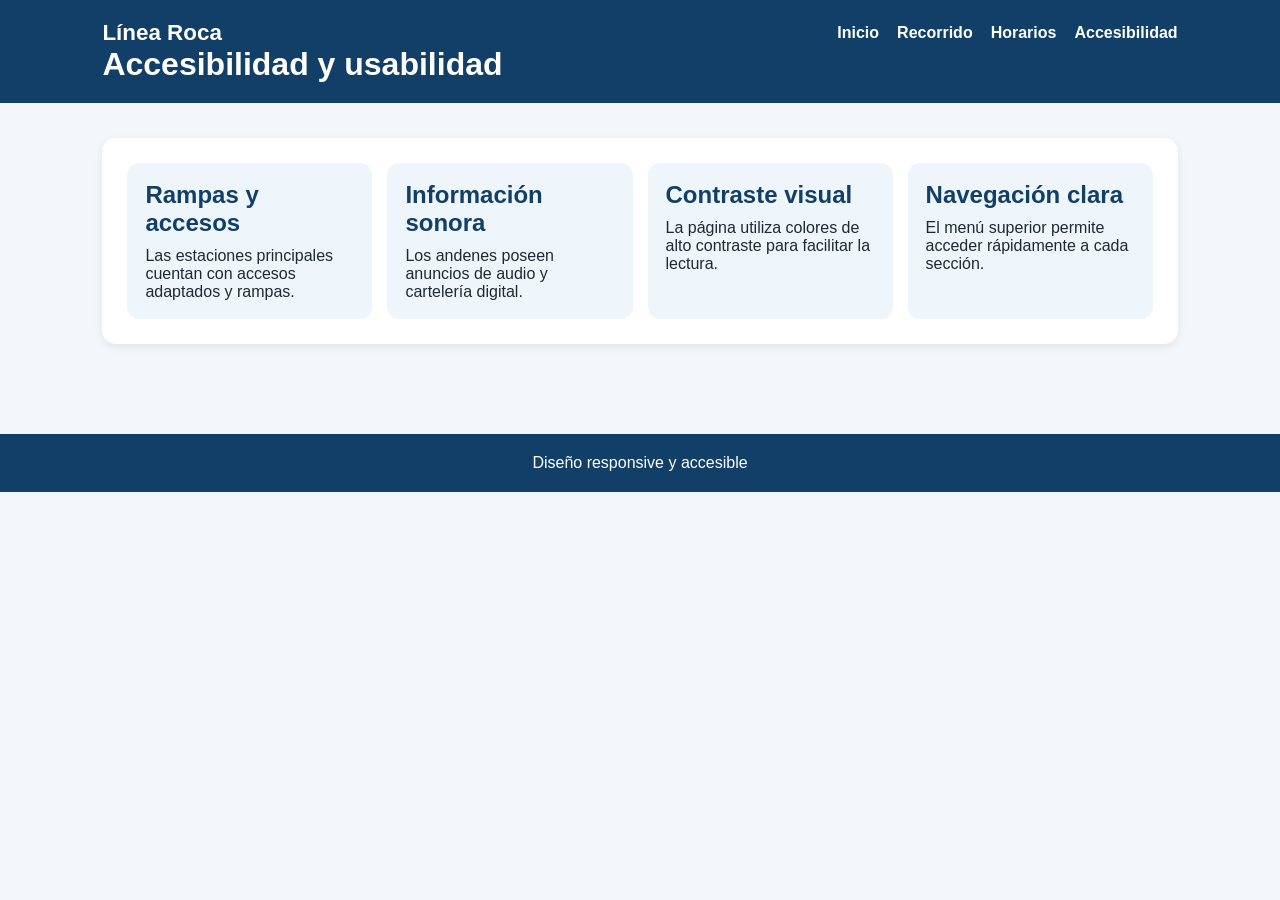
==== accesibilidad.html @ 36bea430 "Add files via upload" ====
<!DOCTYPE html>
<html lang="es">

<head>

    <meta charset="UTF-8">
    <meta name="viewport" content="width=device-width, initial-scale=1.0">

    <title>
        Línea Roca | Accesibilidad
    </title>

    <link rel="stylesheet" href="css/estilos.css">

</head>

<body>

    <header class="header-interno">

        <div class="topbar">

            <div class="logo">
                Línea Roca
            </div>

            <nav>

                <ul class="menu">

                    <li>
                        <a href="index.html">Inicio</a>
                    </li>

                    <li>
                        <a href="recorrido.html">Recorrido</a>
                    </li>

                    <li>
                        <a href="horarios.html">Horarios</a>
                    </li>

                    <li>
                        <a href="accesibilidad.html">Accesibilidad</a>
                    </li>

                </ul>

            </nav>

        </div>

        <h1>
            Accesibilidad y usabilidad
        </h1>

    </header>

    <main class="contenedor">

        <section class="tarjeta">

            <div class="grid-accesibilidad">

                <div class="item-acceso">

                    <h2>
                        Rampas y accesos
                    </h2>

                    <p>
                        Las estaciones principales cuentan
                        con accesos adaptados y rampas.
                    </p>

                </div>

                <div class="item-acceso">

                    <h2>
                        Información sonora
                    </h2>

                    <p>
                        Los andenes poseen anuncios
                        de audio y cartelería digital.
                    </p>

                </div>

                <div class="item-acceso">

                    <h2>
                        Contraste visual
                    </h2>

                    <p>
                        La página utiliza colores de alto contraste
                        para facilitar la lectura.
                    </p>

                </div>

                <div class="item-acceso">

                    <h2>
                        Navegación clara
                    </h2>

                    <p>
                        El menú superior permite acceder rápidamente
                        a cada sección.
                    </p>

                </div>

            </div>

        </section>

    </main>

    <footer class="footer">

        <p>
            Diseño responsive y accesible
        </p>

    </footer>

</body>

</html>
---- css/estilos.css ----
*{
    margin:0;
    padding:0;
    box-sizing:border-box;
}

body{
    font-family:Arial, Helvetica, sans-serif;
    background:#f4f7f9;
    color:#1f2933;
}

.header{
    background:#113f67;
    color:white;
    padding:20px 8% 40px;
}

.header-interno{
    background:#113f67;
    color:white;
    padding:20px 8%;
}

.topbar{
    display:flex;
    justify-content:space-between;
    align-items:center;
    flex-wrap:wrap;
    gap:15px;
}

.logo{
    font-size:1.4rem;
    font-weight:bold;
}

.menu{
    display:flex;
    list-style:none;
    gap:18px;
}

.menu a{
    color:white;
    text-decoration:none;
    font-weight:bold;
}

.menu a:hover{
    text-decoration:underline;
}

.hero{
    margin-top:35px;
    display:grid;
    grid-template-columns:1fr 1fr;
    gap:30px;
    align-items:center;
}

.hero-texto h1{
    font-size:2.5rem;
    margin:15px 0;
}

.hero-texto p{
    margin-bottom:20px;
}

.hero-imagen img{
    width:100%;
    border-radius:14px;
}

.etiqueta{
    background:#f6c90e;
    color:#1f2933;
    padding:6px 12px;
    border-radius:20px;
    font-weight:bold;
}

.buscador{
    background:white;
    padding:20px;
    border-radius:14px;
    display:grid;
    grid-template-columns:repeat(auto-fit,minmax(180px,1fr));
    gap:15px;
}

.campo{
    display:flex;
    flex-direction:column;
}

.campo label{
    margin-bottom:6px;
    color:#113f67;
    font-weight:bold;
}

select{
    padding:12px;
    border-radius:8px;
    border:1px solid #ccc;
}

button{
    background:#226597;
    color:white;
    border:none;
    padding:12px;
    border-radius:8px;
    font-weight:bold;
    cursor:pointer;
}

button:hover{
    background:#0c2d48;
}

.mensaje{
    margin-top:15px;
    font-weight:bold;
}

.tarjetas-home{
    padding:40px 8%;
    display:grid;
    grid-template-columns:repeat(auto-fit,minmax(280px,1fr));
    gap:20px;
}

.card-home{
    background:white;
    border-radius:14px;
    overflow:hidden;
    box-shadow:0 3px 10px rgba(0,0,0,0.1);
}

.card-home img{
    width:100%;
    height:220px;
    object-fit:cover;
}

.contenido-card{
    padding:20px;
}

.contenido-card h2{
    margin-bottom:10px;
    color:#113f67;
}

.contenido-card p{
    margin-bottom:15px;
}

.contenido-card a{
    text-decoration:none;
    background:#113f67;
    color:white;
    padding:10px 14px;
    border-radius:8px;
    display:inline-block;
}

.contenedor{
    padding:35px 8%;
}

.tarjeta{
    background:white;
    padding:25px;
    border-radius:14px;
    margin-bottom:25px;
    box-shadow:0 3px 10px rgba(0,0,0,0.08);
}

.linea{
    display:grid;
    grid-template-columns:repeat(auto-fit,minmax(140px,1fr));
    gap:12px;
    margin-top:20px;
}

.estacion{
    background:#eef6fb;
    padding:14px;
    border-radius:10px;
    text-align:center;
    font-weight:bold;
}

.principal{
    background:#fff3c4;
}

.imagen-grande{
    width:100%;
    border-radius:14px;
}

table{
    width:100%;
    border-collapse:collapse;
    margin-top:20px;
}

th,td{
    border:1px solid #d9e2ec;
    padding:12px;
    text-align:left;
}

th{
    background:#113f67;
    color:white;
}

.grid-accesibilidad{
    display:grid;
    grid-template-columns:repeat(auto-fit,minmax(240px,1fr));
    gap:15px;
}

.item-acceso{
    background:#eef6fb;
    padding:18px;
    border-radius:12px;
}

.item-acceso h2{
    margin-bottom:10px;
    color:#113f67;
}

.footer{
    background:#113f67;
    color:white;
    text-align:center;
    padding:20px;
    margin-top:30px;
}

@media(max-width:800px){

    .hero{
        grid-template-columns:1fr;
    }

    .menu{
        flex-direction:column;
    }

}
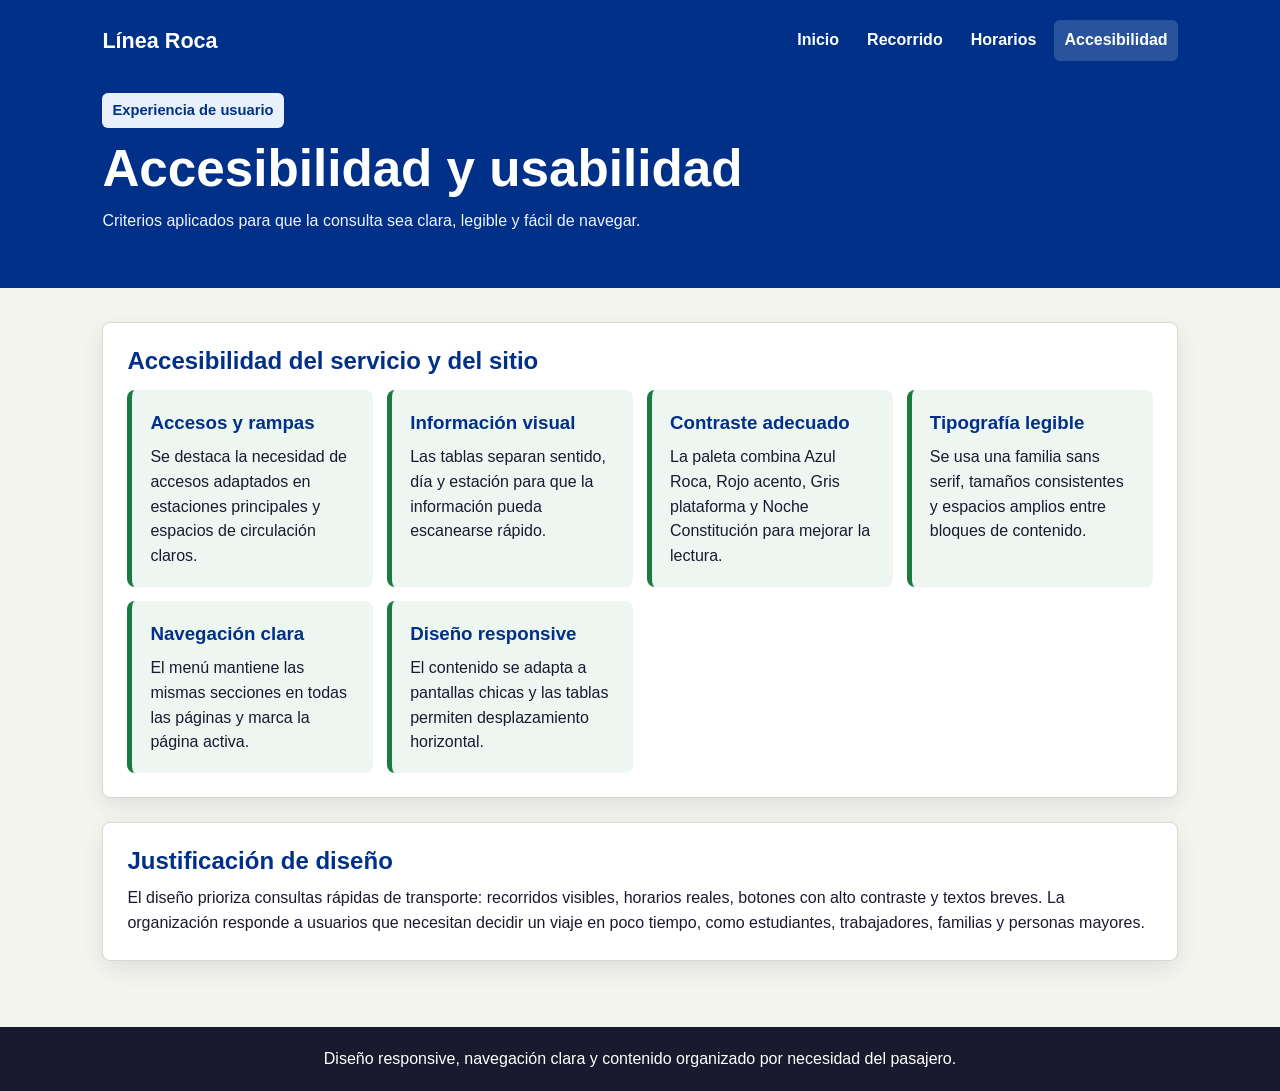
==== commit 2f7373e6: "Add files via upload" ====
--- a/accesibilidad.html
+++ b/accesibilidad.html
@@ -1,133 +1,84 @@
-<!DOCTYPE html>
-<html lang="es">
-
-<head>
-
-    <meta charset="UTF-8">
-    <meta name="viewport" content="width=device-width, initial-scale=1.0">
-
-    <title>
-        Línea Roca | Accesibilidad
-    </title>
-
-    <link rel="stylesheet" href="css/estilos.css">
-
-</head>
-
-<body>
-
-    <header class="header-interno">
-
-        <div class="topbar">
-
-            <div class="logo">
-                Línea Roca
-            </div>
-
-            <nav>
-
-                <ul class="menu">
-
-                    <li>
-                        <a href="index.html">Inicio</a>
-                    </li>
-
-                    <li>
-                        <a href="recorrido.html">Recorrido</a>
-                    </li>
-
-                    <li>
-                        <a href="horarios.html">Horarios</a>
-                    </li>
-
-                    <li>
-                        <a href="accesibilidad.html">Accesibilidad</a>
-                    </li>
-
-                </ul>
-
-            </nav>
-
-        </div>
-
-        <h1>
-            Accesibilidad y usabilidad
-        </h1>
-
-    </header>
-
-    <main class="contenedor">
-
-        <section class="tarjeta">
-
-            <div class="grid-accesibilidad">
-
-                <div class="item-acceso">
-
-                    <h2>
-                        Rampas y accesos
-                    </h2>
-
-                    <p>
-                        Las estaciones principales cuentan
-                        con accesos adaptados y rampas.
-                    </p>
-
-                </div>
-
-                <div class="item-acceso">
-
-                    <h2>
-                        Información sonora
-                    </h2>
-
-                    <p>
-                        Los andenes poseen anuncios
-                        de audio y cartelería digital.
-                    </p>
-
-                </div>
-
-                <div class="item-acceso">
-
-                    <h2>
-                        Contraste visual
-                    </h2>
-
-                    <p>
-                        La página utiliza colores de alto contraste
-                        para facilitar la lectura.
-                    </p>
-
-                </div>
-
-                <div class="item-acceso">
-
-                    <h2>
-                        Navegación clara
-                    </h2>
-
-                    <p>
-                        El menú superior permite acceder rápidamente
-                        a cada sección.
-                    </p>
-
-                </div>
-
-            </div>
-
-        </section>
-
-    </main>
-
-    <footer class="footer">
-
-        <p>
-            Diseño responsive y accesible
-        </p>
-
-    </footer>
-
-</body>
-
-</html>+<!DOCTYPE html>
+<html lang="es">
+
+<head>
+    <meta charset="UTF-8">
+    <meta name="viewport" content="width=device-width, initial-scale=1.0">
+    <title>Línea Roca | Accesibilidad</title>
+    <link rel="stylesheet" href="css/estilos.css">
+</head>
+
+<body>
+    <header class="header-interno">
+        <div class="topbar">
+            <a class="logo" href="index.html">Línea Roca</a>
+
+            <nav aria-label="Navegación principal">
+                <ul class="menu">
+                    <li><a href="index.html">Inicio</a></li>
+                    <li><a href="recorrido.html">Recorrido</a></li>
+                    <li><a href="horarios.html">Horarios</a></li>
+                    <li><a aria-current="page" href="accesibilidad.html">Accesibilidad</a></li>
+                </ul>
+            </nav>
+        </div>
+
+        <div class="titulo-pagina">
+            <span class="etiqueta">Experiencia de usuario</span>
+            <h1>Accesibilidad y usabilidad</h1>
+            <p>Criterios aplicados para que la consulta sea clara, legible y fácil de navegar.</p>
+        </div>
+    </header>
+
+    <main class="contenedor">
+        <section class="tarjeta">
+            <h2>Accesibilidad del servicio y del sitio</h2>
+            <div class="grid-accesibilidad">
+                <article class="item-acceso">
+                    <h3>Accesos y rampas</h3>
+                    <p>Se destaca la necesidad de accesos adaptados en estaciones principales y espacios de circulación claros.</p>
+                </article>
+
+                <article class="item-acceso">
+                    <h3>Información visual</h3>
+                    <p>Las tablas separan sentido, día y estación para que la información pueda escanearse rápido.</p>
+                </article>
+
+                <article class="item-acceso">
+                    <h3>Contraste adecuado</h3>
+                    <p>La paleta combina Azul Roca, Rojo acento, Gris plataforma y Noche Constitución para mejorar la lectura.</p>
+                </article>
+
+                <article class="item-acceso">
+                    <h3>Tipografía legible</h3>
+                    <p>Se usa una familia sans serif, tamaños consistentes y espacios amplios entre bloques de contenido.</p>
+                </article>
+
+                <article class="item-acceso">
+                    <h3>Navegación clara</h3>
+                    <p>El menú mantiene las mismas secciones en todas las páginas y marca la página activa.</p>
+                </article>
+
+                <article class="item-acceso">
+                    <h3>Diseño responsive</h3>
+                    <p>El contenido se adapta a pantallas chicas y las tablas permiten desplazamiento horizontal.</p>
+                </article>
+            </div>
+        </section>
+
+        <section class="tarjeta">
+            <h2>Justificación de diseño</h2>
+            <p>
+                El diseño prioriza consultas rápidas de transporte: recorridos visibles, horarios reales,
+                botones con alto contraste y textos breves. La organización responde a usuarios que necesitan
+                decidir un viaje en poco tiempo, como estudiantes, trabajadores, familias y personas mayores.
+            </p>
+        </section>
+    </main>
+
+    <footer class="footer">
+        <p>Diseño responsive, navegación clara y contenido organizado por necesidad del pasajero.</p>
+    </footer>
+</body>
+
+</html>
--- a/css/estilos.css
+++ b/css/estilos.css
@@ -1,259 +1,491 @@
-*{
-    margin:0;
-    padding:0;
-    box-sizing:border-box;
-}
-
-body{
-    font-family:Arial, Helvetica, sans-serif;
-    background:#f4f7f9;
-    color:#1f2933;
-}
-
-.header{
-    background:#113f67;
-    color:white;
-    padding:20px 8% 40px;
-}
-
-.header-interno{
-    background:#113f67;
-    color:white;
-    padding:20px 8%;
-}
-
-.topbar{
-    display:flex;
-    justify-content:space-between;
-    align-items:center;
-    flex-wrap:wrap;
-    gap:15px;
-}
-
-.logo{
-    font-size:1.4rem;
-    font-weight:bold;
-}
-
-.menu{
-    display:flex;
-    list-style:none;
-    gap:18px;
-}
-
-.menu a{
-    color:white;
-    text-decoration:none;
-    font-weight:bold;
-}
-
-.menu a:hover{
-    text-decoration:underline;
-}
-
-.hero{
-    margin-top:35px;
-    display:grid;
-    grid-template-columns:1fr 1fr;
-    gap:30px;
-    align-items:center;
-}
-
-.hero-texto h1{
-    font-size:2.5rem;
-    margin:15px 0;
-}
-
-.hero-texto p{
-    margin-bottom:20px;
-}
-
-.hero-imagen img{
-    width:100%;
-    border-radius:14px;
-}
-
-.etiqueta{
-    background:#f6c90e;
-    color:#1f2933;
-    padding:6px 12px;
-    border-radius:20px;
-    font-weight:bold;
-}
-
-.buscador{
-    background:white;
-    padding:20px;
-    border-radius:14px;
-    display:grid;
-    grid-template-columns:repeat(auto-fit,minmax(180px,1fr));
-    gap:15px;
-}
-
-.campo{
-    display:flex;
-    flex-direction:column;
-}
-
-.campo label{
-    margin-bottom:6px;
-    color:#113f67;
-    font-weight:bold;
-}
-
-select{
-    padding:12px;
-    border-radius:8px;
-    border:1px solid #ccc;
-}
-
-button{
-    background:#226597;
-    color:white;
-    border:none;
-    padding:12px;
-    border-radius:8px;
-    font-weight:bold;
-    cursor:pointer;
-}
-
-button:hover{
-    background:#0c2d48;
-}
-
-.mensaje{
-    margin-top:15px;
-    font-weight:bold;
-}
-
-.tarjetas-home{
-    padding:40px 8%;
-    display:grid;
-    grid-template-columns:repeat(auto-fit,minmax(280px,1fr));
-    gap:20px;
-}
-
-.card-home{
-    background:white;
-    border-radius:14px;
-    overflow:hidden;
-    box-shadow:0 3px 10px rgba(0,0,0,0.1);
-}
-
-.card-home img{
-    width:100%;
-    height:220px;
-    object-fit:cover;
-}
-
-.contenido-card{
-    padding:20px;
-}
-
-.contenido-card h2{
-    margin-bottom:10px;
-    color:#113f67;
-}
-
-.contenido-card p{
-    margin-bottom:15px;
-}
-
-.contenido-card a{
-    text-decoration:none;
-    background:#113f67;
-    color:white;
-    padding:10px 14px;
-    border-radius:8px;
-    display:inline-block;
-}
-
-.contenedor{
-    padding:35px 8%;
-}
-
-.tarjeta{
-    background:white;
-    padding:25px;
-    border-radius:14px;
-    margin-bottom:25px;
-    box-shadow:0 3px 10px rgba(0,0,0,0.08);
-}
-
-.linea{
-    display:grid;
-    grid-template-columns:repeat(auto-fit,minmax(140px,1fr));
-    gap:12px;
-    margin-top:20px;
-}
-
-.estacion{
-    background:#eef6fb;
-    padding:14px;
-    border-radius:10px;
-    text-align:center;
-    font-weight:bold;
-}
-
-.principal{
-    background:#fff3c4;
-}
-
-.imagen-grande{
-    width:100%;
-    border-radius:14px;
-}
-
-table{
-    width:100%;
-    border-collapse:collapse;
-    margin-top:20px;
-}
-
-th,td{
-    border:1px solid #d9e2ec;
-    padding:12px;
-    text-align:left;
-}
-
-th{
-    background:#113f67;
-    color:white;
-}
-
-.grid-accesibilidad{
-    display:grid;
-    grid-template-columns:repeat(auto-fit,minmax(240px,1fr));
-    gap:15px;
-}
-
-.item-acceso{
-    background:#eef6fb;
-    padding:18px;
-    border-radius:12px;
-}
-
-.item-acceso h2{
-    margin-bottom:10px;
-    color:#113f67;
-}
-
-.footer{
-    background:#113f67;
-    color:white;
-    text-align:center;
-    padding:20px;
-    margin-top:30px;
-}
-
-@media(max-width:800px){
-
-    .hero{
-        grid-template-columns:1fr;
-    }
-
-    .menu{
-        flex-direction:column;
-    }
-
-}+:root{
+    --azul:#003087;
+    --azul-oscuro:#1a1a2e;
+    --celeste:#e8f0fb;
+    --verde:#1b7a3e;
+    --rojo:#c8102e;
+    --fondo:#f5f5f0;
+    --texto:#1a1a2e;
+    --muted:#4e5564;
+    --borde:#d9d9d1;
+    --blanco:#ffffff;
+    --sombra:0 8px 22px rgba(15,35,52,0.10);
+}
+
+*{
+    margin:0;
+    padding:0;
+    box-sizing:border-box;
+}
+
+body{
+    font-family:Arial, Helvetica, sans-serif;
+    background:var(--fondo);
+    color:var(--texto);
+    line-height:1.55;
+}
+
+a{
+    color:inherit;
+}
+
+.site-header,
+.header-interno{
+    background:var(--azul);
+    color:var(--blanco);
+    padding:20px 8% 42px;
+}
+
+.header-interno{
+    padding-bottom:34px;
+}
+
+.topbar{
+    display:flex;
+    justify-content:space-between;
+    align-items:center;
+    gap:18px;
+    flex-wrap:wrap;
+}
+
+.logo{
+    font-size:1.35rem;
+    font-weight:700;
+    text-decoration:none;
+}
+
+.menu{
+    display:flex;
+    align-items:center;
+    list-style:none;
+    gap:8px;
+    flex-wrap:wrap;
+}
+
+.menu a{
+    display:inline-block;
+    color:var(--blanco);
+    text-decoration:none;
+    font-weight:700;
+    padding:8px 10px;
+    border-radius:6px;
+}
+
+.menu a:hover,
+.menu a[aria-current="page"]{
+    background:rgba(232,240,251,0.18);
+}
+
+.hero{
+    margin-top:34px;
+    display:grid;
+    grid-template-columns:minmax(0,1.05fr) minmax(300px,0.95fr);
+    gap:30px;
+    align-items:center;
+}
+
+.hero-texto h1,
+.titulo-pagina h1{
+    font-size:clamp(2rem,4vw,3.3rem);
+    line-height:1.05;
+    margin:14px 0;
+    max-width:760px;
+}
+
+.hero-texto p,
+.titulo-pagina p{
+    max-width:760px;
+    color:#eef4ff;
+    margin-bottom:20px;
+}
+
+.hero-imagen img,
+.imagen-grande{
+    width:100%;
+    display:block;
+    border-radius:8px;
+    object-fit:cover;
+}
+
+.hero-imagen img{
+    aspect-ratio:4/3;
+    box-shadow:var(--sombra);
+}
+
+.etiqueta{
+    display:inline-block;
+    background:var(--celeste);
+    color:var(--azul);
+    padding:6px 10px;
+    border-radius:6px;
+    font-weight:700;
+    font-size:0.92rem;
+}
+
+.buscador{
+    background:var(--fondo);
+    color:var(--texto);
+    padding:18px;
+    border-radius:8px;
+    display:grid;
+    grid-template-columns:repeat(4,minmax(150px,1fr));
+    gap:14px;
+    box-shadow:var(--sombra);
+}
+
+.campo{
+    display:flex;
+    flex-direction:column;
+    gap:6px;
+}
+
+.campo label{
+    color:var(--azul);
+    font-weight:700;
+}
+
+select,
+button{
+    width:100%;
+    min-height:44px;
+    padding:10px 12px;
+    border-radius:6px;
+    font:inherit;
+}
+
+select{
+    border:1px solid var(--borde);
+    background:var(--blanco);
+    color:var(--texto);
+}
+
+button,
+.contenido-card a,
+.boton-secundario{
+    background:var(--azul);
+    color:var(--blanco);
+    border:0;
+    text-decoration:none;
+    font-weight:700;
+    cursor:pointer;
+}
+
+button:hover,
+.contenido-card a:hover,
+.boton-secundario:hover{
+    background:var(--rojo);
+}
+
+.mensaje{
+    min-height:26px;
+    margin-top:14px;
+    font-weight:700;
+    color:var(--blanco);
+}
+
+.mensaje-link{
+    display:inline-block;
+    margin-left:12px;
+    padding:7px 10px;
+    border-radius:6px;
+    background:var(--fondo);
+    color:var(--azul);
+    text-decoration:none;
+}
+
+.mensaje-link:hover{
+    background:var(--celeste);
+}
+
+.resumen-servicio,
+.tarjetas-home,
+.contenedor{
+    padding-left:8%;
+    padding-right:8%;
+}
+
+.resumen-servicio{
+    display:grid;
+    grid-template-columns:repeat(3,1fr);
+    gap:16px;
+    padding-top:28px;
+}
+
+.resumen-servicio article,
+.card-home,
+.tarjeta{
+    background:var(--blanco);
+    border:1px solid var(--borde);
+    border-radius:8px;
+    box-shadow:var(--sombra);
+}
+
+.resumen-servicio article{
+    padding:18px;
+}
+
+.dato{
+    display:block;
+    color:var(--azul);
+    font-size:1.65rem;
+    font-weight:800;
+}
+
+.tarjetas-home{
+    padding-top:28px;
+    padding-bottom:42px;
+    display:grid;
+    grid-template-columns:repeat(3,minmax(0,1fr));
+    gap:18px;
+}
+
+.card-home{
+    overflow:hidden;
+}
+
+.card-home img{
+    width:100%;
+    height:220px;
+    object-fit:cover;
+    display:block;
+}
+
+.contenido-card{
+    padding:20px;
+}
+
+.contenido-card h2,
+.tarjeta h2{
+    color:var(--azul);
+    line-height:1.2;
+    margin-bottom:10px;
+}
+
+.contenido-card p{
+    margin-bottom:16px;
+    color:var(--muted);
+}
+
+.contenido-card a,
+.boton-secundario{
+    display:inline-block;
+    padding:10px 13px;
+    border-radius:6px;
+}
+
+.titulo-pagina{
+    margin-top:32px;
+}
+
+.contenedor{
+    padding-top:34px;
+    padding-bottom:42px;
+}
+
+.tarjeta{
+    padding:24px;
+    margin-bottom:24px;
+}
+
+.grid-dos-columnas{
+    display:grid;
+    grid-template-columns:repeat(2,minmax(0,1fr));
+    gap:20px;
+}
+
+.grid-dos-columnas .tarjeta{
+    margin-bottom:0;
+}
+
+.linea-recorrido{
+    list-style:none;
+    display:grid;
+    grid-template-columns:repeat(auto-fit,minmax(180px,1fr));
+    gap:12px;
+    margin-top:22px;
+    counter-reset:estacion;
+}
+
+.linea-recorrido li{
+    position:relative;
+    min-height:104px;
+    padding:16px 14px 14px 48px;
+    background:var(--celeste);
+    border-left:5px solid var(--verde);
+    border-radius:8px;
+    counter-increment:estacion;
+}
+
+.linea-recorrido li::before{
+    content:counter(estacion);
+    position:absolute;
+    left:14px;
+    top:16px;
+    width:24px;
+    height:24px;
+    display:grid;
+    place-items:center;
+    border-radius:50%;
+    background:var(--azul);
+    color:var(--blanco);
+    font-size:0.78rem;
+    font-weight:800;
+}
+
+.linea-recorrido span{
+    display:block;
+    color:var(--azul-oscuro);
+    font-weight:800;
+}
+
+.linea-recorrido small,
+.texto-ayuda{
+    color:var(--muted);
+}
+
+.lista-info{
+    padding-left:20px;
+}
+
+.lista-info li{
+    margin-bottom:10px;
+}
+
+.media-destacada{
+    display:grid;
+    grid-template-columns:minmax(260px,0.8fr) 1fr;
+    gap:22px;
+    align-items:center;
+}
+
+.grid-capturas{
+    display:grid;
+    grid-template-columns:repeat(2,minmax(0,1fr));
+    gap:16px;
+    margin-top:18px;
+}
+
+.captura-pdf{
+    border:1px solid var(--borde);
+    border-radius:8px;
+    overflow:hidden;
+    background:var(--fondo);
+}
+
+.captura-pdf img{
+    display:block;
+    width:100%;
+    max-height:520px;
+    object-fit:contain;
+    background:var(--fondo);
+}
+
+.captura-pdf figcaption{
+    padding:10px 12px;
+    color:var(--muted);
+    font-size:0.92rem;
+    border-top:1px solid var(--borde);
+}
+
+.tabla-scroll{
+    width:100%;
+    overflow-x:auto;
+}
+
+table{
+    width:100%;
+    min-width:620px;
+    border-collapse:collapse;
+    margin-top:16px;
+    background:var(--blanco);
+}
+
+th,
+td{
+    border:1px solid var(--borde);
+    padding:11px 12px;
+    text-align:left;
+    vertical-align:top;
+}
+
+th{
+    background:var(--azul);
+    color:var(--blanco);
+}
+
+.tabla-compacta{
+    min-width:420px;
+}
+
+.tabla-compacta th,
+.tabla-compacta td{
+    padding:8px 10px;
+}
+
+.grid-accesibilidad{
+    display:grid;
+    grid-template-columns:repeat(auto-fit,minmax(230px,1fr));
+    gap:14px;
+    margin-top:14px;
+}
+
+.item-acceso{
+    background:#eef6f1;
+    border-left:5px solid var(--verde);
+    padding:18px;
+    border-radius:8px;
+}
+
+.item-acceso h3{
+    margin-bottom:8px;
+    color:var(--azul);
+}
+
+.footer{
+    background:var(--azul-oscuro);
+    color:var(--blanco);
+    text-align:center;
+    padding:20px 8%;
+}
+
+@media(max-width:980px){
+    .hero,
+    .grid-dos-columnas,
+    .media-destacada,
+    .tarjetas-home,
+    .resumen-servicio,
+    .grid-capturas{
+        grid-template-columns:1fr;
+    }
+
+    .buscador{
+        grid-template-columns:repeat(2,minmax(0,1fr));
+    }
+}
+
+@media(max-width:620px){
+    .site-header,
+    .header-interno,
+    .resumen-servicio,
+    .tarjetas-home,
+    .contenedor{
+        padding-left:5%;
+        padding-right:5%;
+    }
+
+    .menu{
+        width:100%;
+    }
+
+    .menu a{
+        padding:8px;
+    }
+
+    .buscador{
+        grid-template-columns:1fr;
+    }
+
+    .tarjeta{
+        padding:18px;
+    }
+}
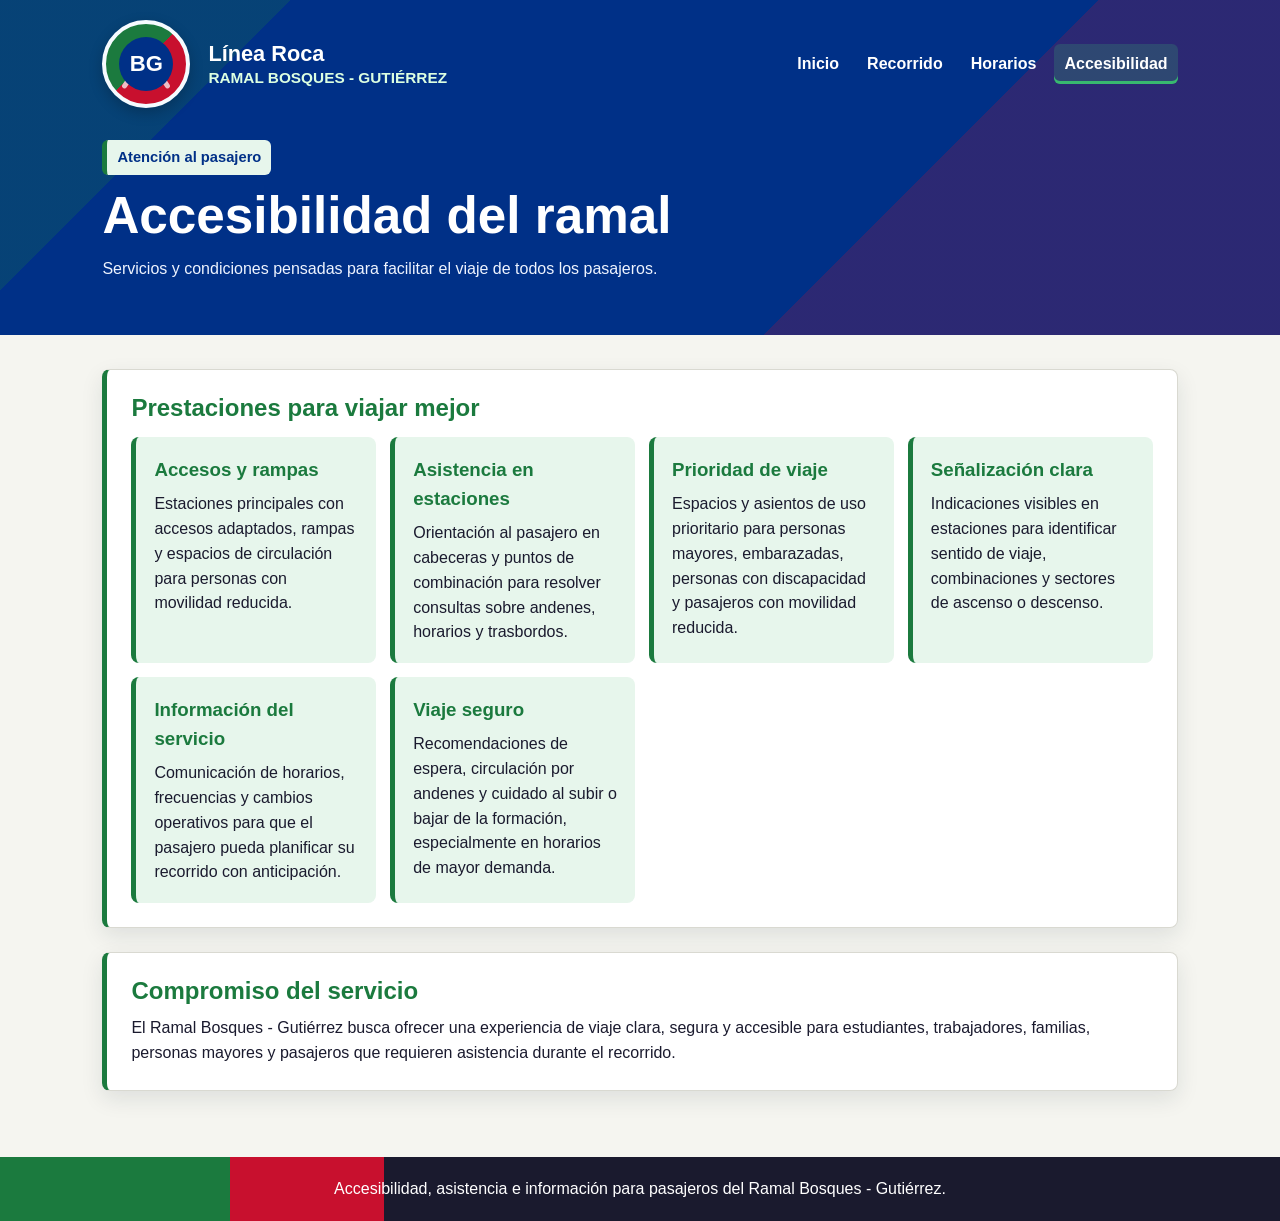
==== commit b93297cd: "Add files via upload" ====
--- a/accesibilidad.html
+++ b/accesibilidad.html
@@ -11,7 +11,13 @@
 <body>
     <header class="header-interno">
         <div class="topbar">
-            <a class="logo" href="index.html">Línea Roca</a>
+            <a class="logo ramal-logo" href="index.html" aria-label="Línea Roca, Ramal Bosques Gutiérrez">
+                <span class="ramal-icono" aria-hidden="true"><span>BG</span></span>
+                <span class="logo-texto">
+                    <strong>Línea Roca</strong>
+                    <small>Ramal Bosques - Gutiérrez</small>
+                </span>
+            </a>
 
             <nav aria-label="Navegación principal">
                 <ul class="menu">
@@ -24,60 +30,60 @@
         </div>
 
         <div class="titulo-pagina">
-            <span class="etiqueta">Experiencia de usuario</span>
-            <h1>Accesibilidad y usabilidad</h1>
-            <p>Criterios aplicados para que la consulta sea clara, legible y fácil de navegar.</p>
+            <span class="etiqueta">Atención al pasajero</span>
+            <h1>Accesibilidad del ramal</h1>
+            <p>Servicios y condiciones pensadas para facilitar el viaje de todos los pasajeros.</p>
         </div>
     </header>
 
     <main class="contenedor">
         <section class="tarjeta">
-            <h2>Accesibilidad del servicio y del sitio</h2>
+            <h2>Prestaciones para viajar mejor</h2>
             <div class="grid-accesibilidad">
                 <article class="item-acceso">
                     <h3>Accesos y rampas</h3>
-                    <p>Se destaca la necesidad de accesos adaptados en estaciones principales y espacios de circulación claros.</p>
+                    <p>Estaciones principales con accesos adaptados, rampas y espacios de circulación para personas con movilidad reducida.</p>
                 </article>
 
                 <article class="item-acceso">
-                    <h3>Información visual</h3>
-                    <p>Las tablas separan sentido, día y estación para que la información pueda escanearse rápido.</p>
+                    <h3>Asistencia en estaciones</h3>
+                    <p>Orientación al pasajero en cabeceras y puntos de combinación para resolver consultas sobre andenes, horarios y trasbordos.</p>
                 </article>
 
                 <article class="item-acceso">
-                    <h3>Contraste adecuado</h3>
-                    <p>La paleta combina Azul Roca, Rojo acento, Gris plataforma y Noche Constitución para mejorar la lectura.</p>
+                    <h3>Prioridad de viaje</h3>
+                    <p>Espacios y asientos de uso prioritario para personas mayores, embarazadas, personas con discapacidad y pasajeros con movilidad reducida.</p>
                 </article>
 
                 <article class="item-acceso">
-                    <h3>Tipografía legible</h3>
-                    <p>Se usa una familia sans serif, tamaños consistentes y espacios amplios entre bloques de contenido.</p>
+                    <h3>Señalización clara</h3>
+                    <p>Indicaciones visibles en estaciones para identificar sentido de viaje, combinaciones y sectores de ascenso o descenso.</p>
                 </article>
 
                 <article class="item-acceso">
-                    <h3>Navegación clara</h3>
-                    <p>El menú mantiene las mismas secciones en todas las páginas y marca la página activa.</p>
+                    <h3>Información del servicio</h3>
+                    <p>Comunicación de horarios, frecuencias y cambios operativos para que el pasajero pueda planificar su recorrido con anticipación.</p>
                 </article>
 
                 <article class="item-acceso">
-                    <h3>Diseño responsive</h3>
-                    <p>El contenido se adapta a pantallas chicas y las tablas permiten desplazamiento horizontal.</p>
+                    <h3>Viaje seguro</h3>
+                    <p>Recomendaciones de espera, circulación por andenes y cuidado al subir o bajar de la formación, especialmente en horarios de mayor demanda.</p>
                 </article>
             </div>
         </section>
 
         <section class="tarjeta">
-            <h2>Justificación de diseño</h2>
+            <h2>Compromiso del servicio</h2>
             <p>
-                El diseño prioriza consultas rápidas de transporte: recorridos visibles, horarios reales,
-                botones con alto contraste y textos breves. La organización responde a usuarios que necesitan
-                decidir un viaje en poco tiempo, como estudiantes, trabajadores, familias y personas mayores.
+                El Ramal Bosques - Gutiérrez busca ofrecer una experiencia de viaje clara,
+                segura y accesible para estudiantes, trabajadores, familias, personas mayores
+                y pasajeros que requieren asistencia durante el recorrido.
             </p>
         </section>
     </main>
 
     <footer class="footer">
-        <p>Diseño responsive, navegación clara y contenido organizado por necesidad del pasajero.</p>
+        <p>Accesibilidad, asistencia e información para pasajeros del Ramal Bosques - Gutiérrez.</p>
     </footer>
 </body>
 
--- a/css/estilos.css
+++ b/css/estilos.css
@@ -3,7 +3,10 @@
     --azul-oscuro:#1a1a2e;
     --celeste:#e8f0fb;
     --verde:#1b7a3e;
+    --verde-claro:#e7f6ec;
+    --verde-brillante:#38b86f;
     --rojo:#c8102e;
+    --rojo-claro:#fde9ee;
     --fondo:#f5f5f0;
     --texto:#1a1a2e;
     --muted:#4e5564;
@@ -31,7 +34,9 @@
 
 .site-header,
 .header-interno{
-    background:var(--azul);
+    background:
+        linear-gradient(135deg,rgba(27,122,62,0.24) 0 18%,transparent 18% 68%,rgba(200,16,46,0.22) 68% 100%),
+        var(--azul);
     color:var(--blanco);
     padding:20px 8% 42px;
 }
@@ -54,6 +59,88 @@
     text-decoration:none;
 }
 
+.ramal-logo{
+    display:flex;
+    align-items:center;
+    gap:18px;
+    max-width:430px;
+}
+
+.logo-texto{
+    display:flex;
+    flex-direction:column;
+    line-height:1.1;
+}
+
+.logo-texto strong{
+    font-size:1.36rem;
+}
+
+.logo-texto small{
+    margin-top:4px;
+    color:#dcffe1;
+    font-size:0.96rem;
+    font-weight:800;
+    text-transform:uppercase;
+}
+
+.ramal-icono{
+    position:relative;
+    display:grid;
+    place-items:center;
+    flex:0 0 88px;
+    width:88px;
+    height:88px;
+    border:4px solid #f6fbff;
+    border-radius:50%;
+    background:linear-gradient(135deg,var(--verde) 0 48%,var(--rojo) 48% 100%);
+    box-shadow:0 5px 14px rgba(0,0,0,0.22);
+    overflow:hidden;
+    transition:transform 0.18s ease, box-shadow 0.18s ease;
+}
+
+.ramal-icono::before,
+.ramal-icono::after{
+    content:"";
+    position:absolute;
+    top:14%;
+    width:5px;
+    height:72%;
+    background:rgba(255,255,255,0.72);
+    border-radius:999px;
+    z-index:1;
+}
+
+.ramal-icono::before{
+    left:31px;
+    transform:rotate(34deg);
+}
+
+.ramal-icono::after{
+    right:31px;
+    transform:rotate(-34deg);
+}
+
+.ramal-icono span{
+    position:relative;
+    z-index:2;
+    display:grid;
+    place-items:center;
+    width:54px;
+    height:54px;
+    border-radius:50%;
+    background:var(--azul);
+    color:var(--blanco);
+    font-size:1.38rem;
+    font-weight:900;
+    letter-spacing:0;
+}
+
+.ramal-logo:hover .ramal-icono{
+    transform:translateY(-1px);
+    box-shadow:0 8px 18px rgba(0,0,0,0.28);
+}
+
 .menu{
     display:flex;
     align-items:center;
@@ -73,7 +160,8 @@
 
 .menu a:hover,
 .menu a[aria-current="page"]{
-    background:rgba(232,240,251,0.18);
+    background:rgba(56,184,111,0.22);
+    box-shadow:inset 0 -3px 0 var(--verde-brillante);
 }
 
 .hero{
@@ -114,8 +202,9 @@
 
 .etiqueta{
     display:inline-block;
-    background:var(--celeste);
+    background:var(--verde-claro);
     color:var(--azul);
+    border-left:5px solid var(--verde);
     padding:6px 10px;
     border-radius:6px;
     font-weight:700;
@@ -140,7 +229,7 @@
 }
 
 .campo label{
-    color:var(--azul);
+    color:var(--verde);
     font-weight:700;
 }
 
@@ -162,7 +251,7 @@
 button,
 .contenido-card a,
 .boton-secundario{
-    background:var(--azul);
+    background:var(--verde);
     color:var(--blanco);
     border:0;
     text-decoration:none;
@@ -188,8 +277,8 @@
     margin-left:12px;
     padding:7px 10px;
     border-radius:6px;
-    background:var(--fondo);
-    color:var(--azul);
+    background:var(--rojo-claro);
+    color:var(--rojo);
     text-decoration:none;
 }
 
@@ -222,11 +311,12 @@
 
 .resumen-servicio article{
     padding:18px;
+    border-top:5px solid var(--verde);
 }
 
 .dato{
     display:block;
-    color:var(--azul);
+    color:var(--verde);
     font-size:1.65rem;
     font-weight:800;
 }
@@ -241,6 +331,15 @@
 
 .card-home{
     overflow:hidden;
+    border-top:5px solid var(--verde);
+}
+
+.card-home:nth-child(2){
+    border-top:5px solid var(--rojo);
+}
+
+.card-home:nth-child(3){
+    border-top:5px solid var(--verde);
 }
 
 .card-home img{
@@ -256,7 +355,7 @@
 
 .contenido-card h2,
 .tarjeta h2{
-    color:var(--azul);
+    color:var(--verde);
     line-height:1.2;
     margin-bottom:10px;
 }
@@ -285,6 +384,11 @@
 .tarjeta{
     padding:24px;
     margin-bottom:24px;
+    border-left:5px solid var(--verde);
+}
+
+.grid-dos-columnas .tarjeta:nth-child(even){
+    border-left-color:var(--rojo);
 }
 
 .grid-dos-columnas{
@@ -310,7 +414,7 @@
     position:relative;
     min-height:104px;
     padding:16px 14px 14px 48px;
-    background:var(--celeste);
+    background:var(--verde-claro);
     border-left:5px solid var(--verde);
     border-radius:8px;
     counter-increment:estacion;
@@ -326,7 +430,7 @@
     display:grid;
     place-items:center;
     border-radius:50%;
-    background:var(--azul);
+    background:var(--rojo);
     color:var(--blanco);
     font-size:0.78rem;
     font-weight:800;
@@ -384,7 +488,7 @@
     padding:10px 12px;
     color:var(--muted);
     font-size:0.92rem;
-    border-top:1px solid var(--borde);
+    border-top:3px solid var(--verde);
 }
 
 .tabla-scroll{
@@ -409,8 +513,12 @@
 }
 
 th{
-    background:var(--azul);
-    color:var(--blanco);
+    background:var(--verde);
+    color:var(--blanco);
+}
+
+tbody tr:nth-child(even){
+    background:var(--verde-claro);
 }
 
 .tabla-compacta{
@@ -430,7 +538,7 @@
 }
 
 .item-acceso{
-    background:#eef6f1;
+    background:var(--verde-claro);
     border-left:5px solid var(--verde);
     padding:18px;
     border-radius:8px;
@@ -438,11 +546,13 @@
 
 .item-acceso h3{
     margin-bottom:8px;
-    color:var(--azul);
+    color:var(--verde);
 }
 
 .footer{
-    background:var(--azul-oscuro);
+    background:
+        linear-gradient(90deg,var(--verde) 0 18%,var(--rojo) 18% 30%,transparent 30% 100%),
+        var(--azul-oscuro);
     color:var(--blanco);
     text-align:center;
     padding:20px 8%;
@@ -477,6 +587,34 @@
         width:100%;
     }
 
+    .ramal-logo{
+        max-width:100%;
+    }
+
+    .ramal-icono{
+        flex-basis:78px;
+        width:78px;
+        height:78px;
+    }
+
+    .ramal-icono::before{
+        left:27px;
+    }
+
+    .ramal-icono::after{
+        right:27px;
+    }
+
+    .ramal-icono span{
+        width:48px;
+        height:48px;
+        font-size:1.25rem;
+    }
+
+    .logo-texto small{
+        font-size:0.78rem;
+    }
+
     .menu a{
         padding:8px;
     }
